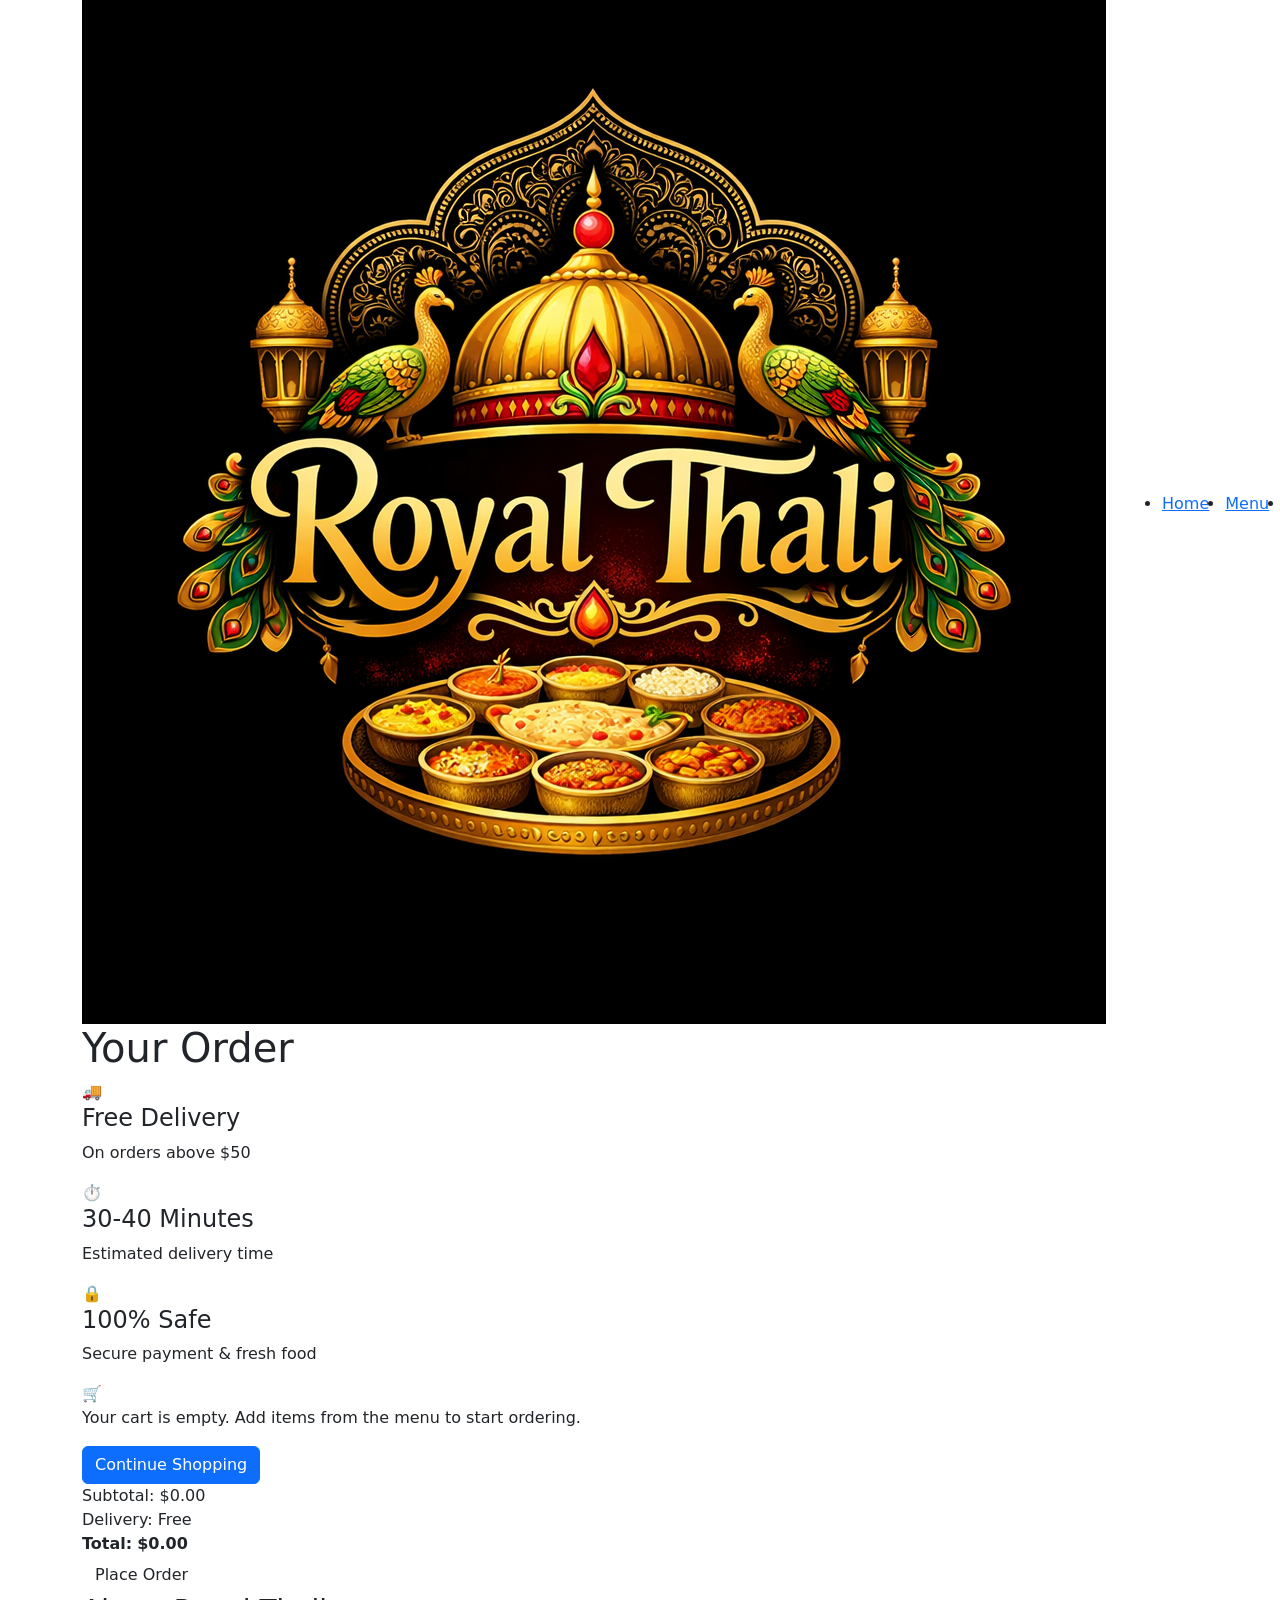
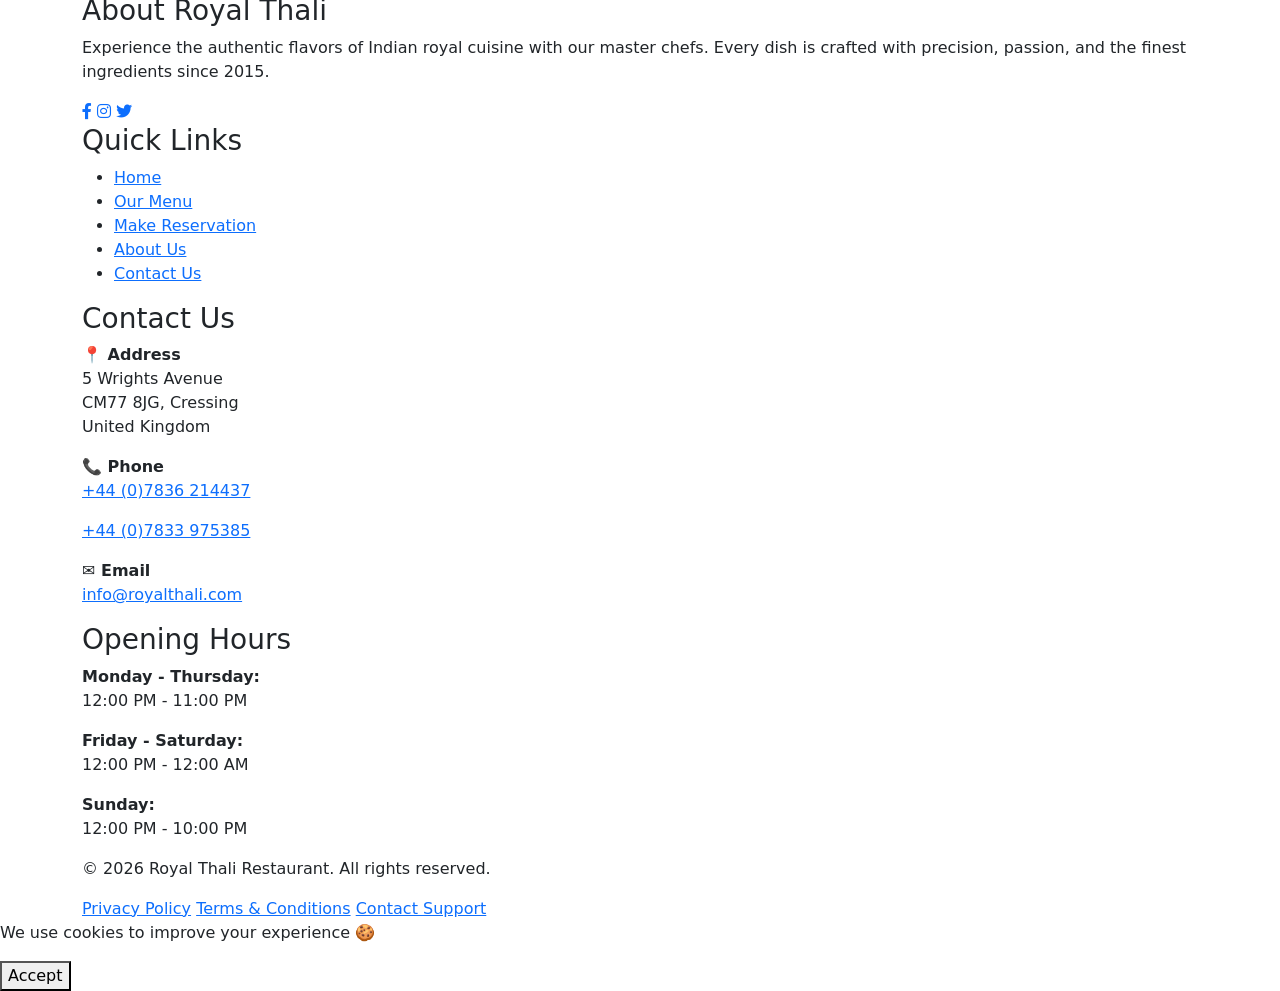
==== cart.html @ e362946c "assignment" ====
<!DOCTYPE html>
<html lang="en">
<head>
    <meta charset="UTF-8">
    <meta name="viewport" content="width=device-width, initial-scale=1.0">
    <title>Cart - Royal Thali</title>
    <link href="https://cdn.jsdelivr.net/npm/bootstrap@5.3.0/dist/css/bootstrap.min.css" rel="stylesheet">
    <link href="https://fonts.googleapis.com/css2?family=Poppins:wght@300;400;600;700&display=swap" rel="stylesheet">
    <link rel="stylesheet" href="https://cdnjs.cloudflare.com/ajax/libs/font-awesome/6.0.0-beta3/css/all.min.css">
    <link rel="stylesheet" href="css/cart.css">
</head>
<body>
<header>
    <div class="container" style="display: flex; align-items: center; justify-content: space-between;">
        <a href="index.html" class="logo" style="margin-right: 24px;">
            <img src="images/royal thali.png" alt="Royal Thali Logo" id="logo-img">
        </a>
        <nav style="flex: 1;">
            <ul style="display: flex; align-items: center; justify-content: flex-end; gap: 16px;">
                <li><a href="index.html">Home</a></li>
                <li><a href="menu.html">Menu</a></li>
                <li><a href="reservation.html">Reservation</a></li>
                <li><a href="about.html">About</a></li>
                <li><a href="contact.html">Contact</a></li>
                <li><a href="cart.html" class="active">Cart</a></li>
            </ul>
        </nav>
    </div>
</header>
<main class="cart-page" id="cart-page">
    <div class="container">
        <h1>Your Order</h1>
        
        <!-- DELIVERY INFO -->
        <div class="delivery-info">
            <div class="info-card">
                <span class="info-icon">🚚</span>
                <h4>Free Delivery</h4>
                <p>On orders above $50</p>
            </div>
            <div class="info-card">
                <span class="info-icon">⏱️</span>
                <h4>30-40 Minutes</h4>
                <p>Estimated delivery time</p>
            </div>
            <div class="info-card">
                <span class="info-icon">🔒</span>
                <h4>100% Safe</h4>
                <p>Secure payment & fresh food</p>
            </div>
        </div>

        <div id="cart-items" class="cart-items"></div>
        <div id="cart-empty" class="empty-cart">
            <div class="empty-icon">🛒</div>
            <p>Your cart is empty. Add items from the menu to start ordering.</p>
            <a href="menu.html" class="btn btn-primary">Continue Shopping</a>
        </div>
        <div id="cart-summary" class="order-summary">
            <div class="summary-details">
                <div class="summary-row">
                    <span>Subtotal:</span>
                    <span id="subtotal">$0.00</span>
                </div>
                <div class="summary-row">
                    <span>Delivery:</span>
                    <span id="delivery-charge">Free</span>
                </div>
                <div class="summary-row total">
                    <strong>Total:</strong>
                    <strong>$<span id="cart-total">0.00</span></strong>
                </div>
            </div>
            <button id="place-order-btn" class="btn place-order-btn">Place Order</button>
        </div>
        <div id="order-success" class="order-success" style="display:none;"></div>
    </div>
</main>

<!-- FOOTER -->
<footer>
    <div class="container">
        <div class="footer-content">
            <!-- About Section -->
            <div class="footer-section">
                <h3>About Royal Thali</h3>
                <p>Experience the authentic flavors of Indian royal cuisine with our master chefs. Every dish is crafted with precision, passion, and the finest ingredients since 2015.</p>
                <div class="social-links">
                    <a href="https://facebook.com" target="_blank" title="Facebook"><i class="fab fa-facebook-f"></i></a>
                    <a href="https://instagram.com" target="_blank" title="Instagram"><i class="fab fa-instagram"></i></a>
                    <a href="https://twitter.com" target="_blank" title="Twitter"><i class="fab fa-twitter"></i></a>
                </div>
            </div>

            <!-- Quick Links -->
            <div class="footer-section">
                <h3>Quick Links</h3>
                <ul>
                    <li><a href="index.html">Home</a></li>
                    <li><a href="menu.html">Our Menu</a></li>
                    <li><a href="reservation.html">Make Reservation</a></li>
                    <li><a href="about.html">About Us</a></li>
                    <li><a href="contact.html">Contact Us</a></li>
                </ul>
            </div>

            <!-- Contact Info -->
            <div class="footer-section">
                <h3>Contact Us</h3>
                <div class="footer-contact-item">
                    <strong>📍 Address</strong>
                    <p>5 Wrights Avenue<br>CM77 8JG, Cressing<br>United Kingdom</p>
                </div>
                <div class="footer-contact-item">
                    <strong>📞 Phone</strong>
                    <p><a href="tel:+447836214437">+44 (0)7836 214437</a></p>
                    <p><a href="tel:+447833975385">+44 (0)7833 975385</a></p>
                </div>
                <div class="footer-contact-item">
                    <strong>✉️ Email</strong>
                    <p><a href="mailto:info@royalthali.com">info@royalthali.com</a></p>
                </div>
            </div>

            <!-- Hours -->
            <div class="footer-section">
                <h3>Opening Hours</h3>
                <p><strong>Monday - Thursday:</strong><br>12:00 PM - 11:00 PM</p>
                <p><strong>Friday - Saturday:</strong><br>12:00 PM - 12:00 AM</p>
                <p><strong>Sunday:</strong><br>12:00 PM - 10:00 PM</p>
            </div>
        </div>

        <div class="footer-divider"></div>

        <div class="footer-bottom">
            <p>&copy; 2026 Royal Thali Restaurant. All rights reserved.</p>
            <div class="footer-bottom-links">
                <a href="#">Privacy Policy</a>
                <a href="#">Terms & Conditions</a>
                <a href="contact.html">Contact Support</a>
            </div>
        </div>
    </div>
</footer>
<script src="https://cdn.jsdelivr.net/npm/bootstrap@5.3.0/dist/js/bootstrap.bundle.min.js"></script>
<script src="js/cart.js"></script>
<div id="cart-toast" class="cart-toast"></div>
<div id="cookie-box" class="cookie-box">
  <p>We use cookies to improve your experience 🍪</p>
  <button onclick="acceptCookies()">Accept</button>
</div>
</body>
</html>
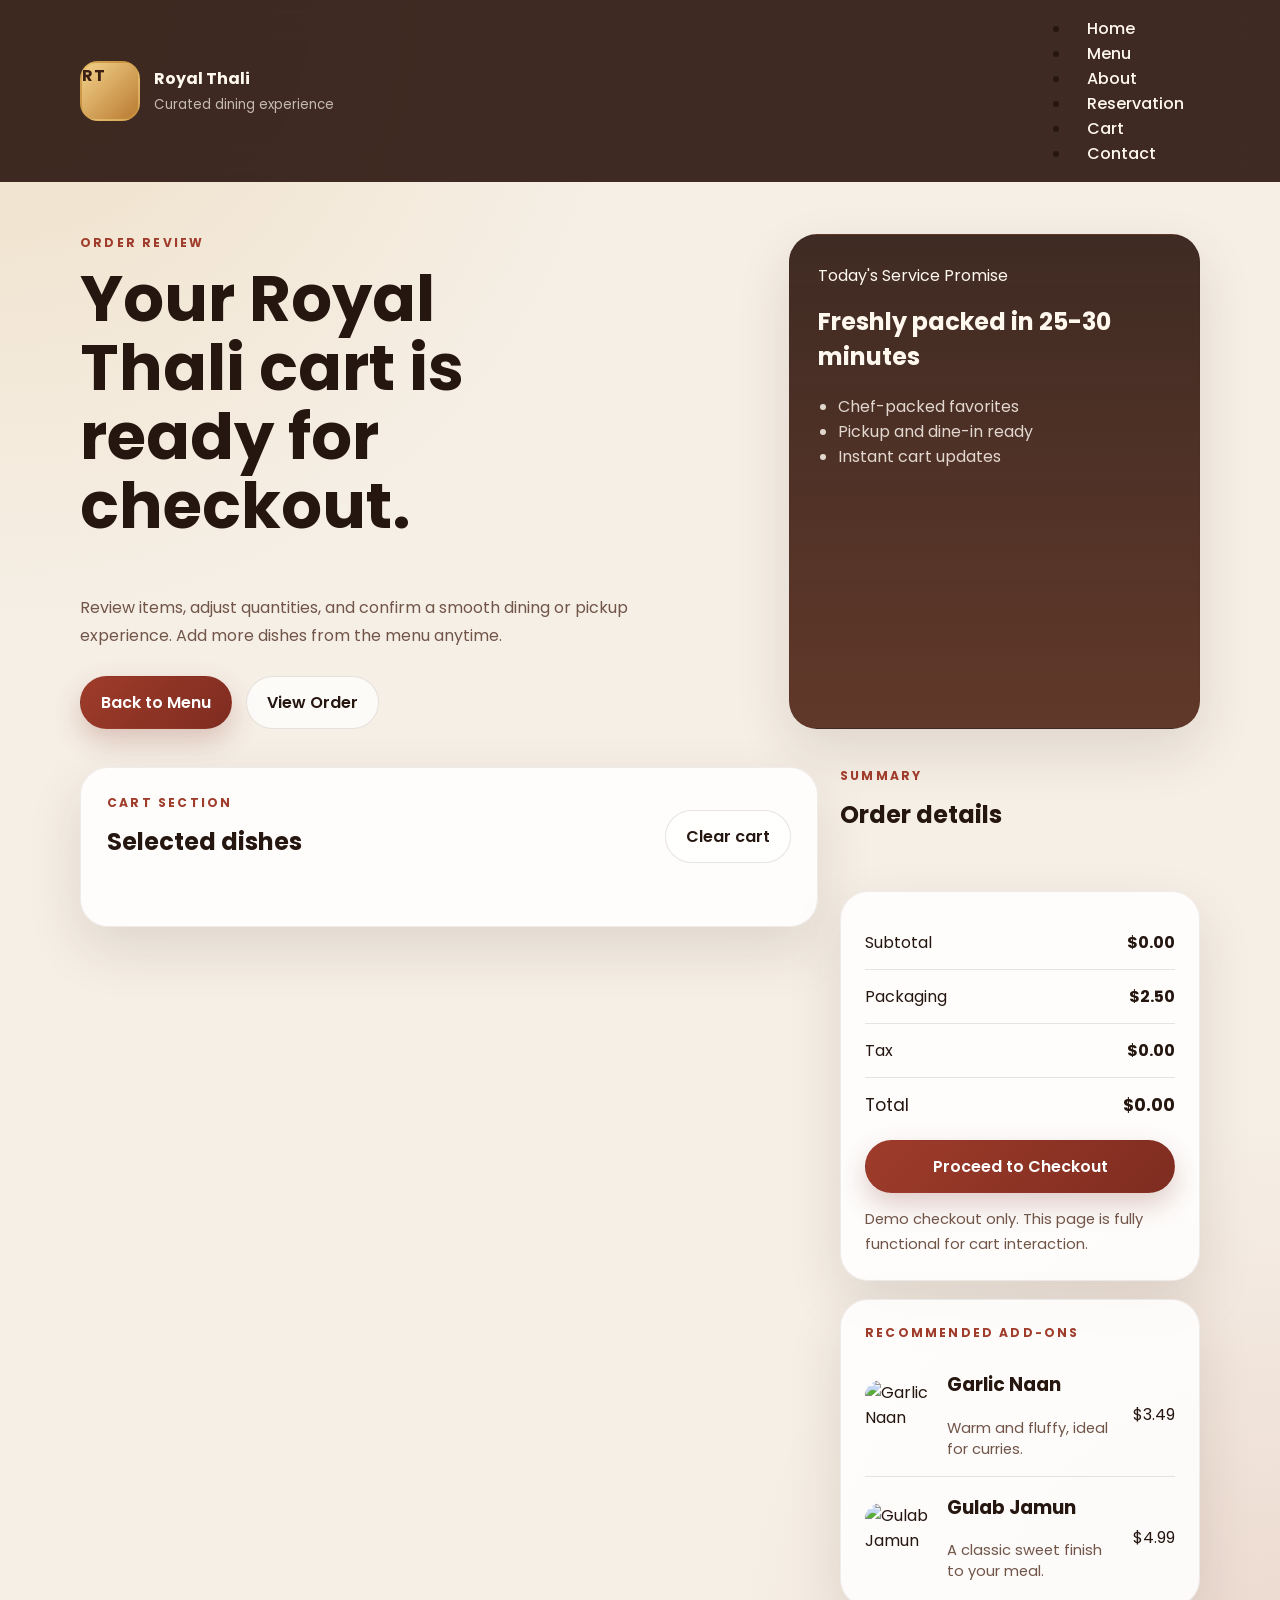
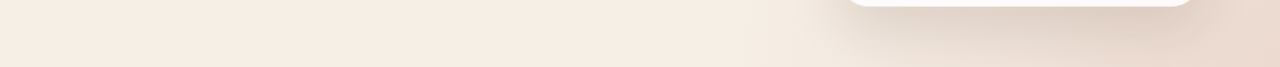
==== commit 39ac6928: "Add files via upload" ====
--- a/cart.html
+++ b/cart.html
@@ -3,152 +3,134 @@
 <head>
     <meta charset="UTF-8">
     <meta name="viewport" content="width=device-width, initial-scale=1.0">
-    <title>Cart - Royal Thali</title>
-    <link href="https://cdn.jsdelivr.net/npm/bootstrap@5.3.0/dist/css/bootstrap.min.css" rel="stylesheet">
-    <link href="https://fonts.googleapis.com/css2?family=Poppins:wght@300;400;600;700&display=swap" rel="stylesheet">
-    <link rel="stylesheet" href="https://cdnjs.cloudflare.com/ajax/libs/font-awesome/6.0.0-beta3/css/all.min.css">
-    <link rel="stylesheet" href="css/cart.css">
+    <title>Royal Thali Cart</title>
+    <link rel="preconnect" href="https://fonts.googleapis.com">
+    <link rel="preconnect" href="https://fonts.gstatic.com" crossorigin>
+    <link href="https://fonts.googleapis.com/css2?family=Poppins:wght@300;400;500;600;700&display=swap" rel="stylesheet">
+    <link rel="stylesheet" href="https://cdnjs.cloudflare.com/ajax/libs/font-awesome/6.5.2/css/all.min.css">
+    <link rel="stylesheet" href="cart.css">
 </head>
 <body>
-<header>
-    <div class="container" style="display: flex; align-items: center; justify-content: space-between;">
-        <a href="index.html" class="logo" style="margin-right: 24px;">
-            <img src="images/royal thali.png" alt="Royal Thali Logo" id="logo-img">
-        </a>
-        <nav style="flex: 1;">
-            <ul style="display: flex; align-items: center; justify-content: flex-end; gap: 16px;">
-                <li><a href="index.html">Home</a></li>
-                <li><a href="menu.html">Menu</a></li>
-                <li><a href="reservation.html">Reservation</a></li>
-                <li><a href="about.html">About</a></li>
-                <li><a href="contact.html">Contact</a></li>
-                <li><a href="cart.html" class="active">Cart</a></li>
-            </ul>
-        </nav>
-    </div>
-</header>
-<main class="cart-page" id="cart-page">
-    <div class="container">
-        <h1>Your Order</h1>
-        
-        <!-- DELIVERY INFO -->
-        <div class="delivery-info">
-            <div class="info-card">
-                <span class="info-icon">🚚</span>
-                <h4>Free Delivery</h4>
-                <p>On orders above $50</p>
+    <header class="topbar">
+        <div class="container topbar-inner">
+            <a href="menu.html" class="brand">
+                <span class="brand-mark" aria-hidden="true">RT</span>
+                <div>
+                    <span>Royal Thali</span>
+                    <small>Curated dining experience</small>
+                </div>
+            </a>
+<nav class="site-nav">
+    <ul>
+        <li><a href="home.html">Home</a></li>
+        <li><a href="menu.html">Menu</a></li>
+        <li><a href="about.html">About</a></li>
+        <li><a href="reservation.html">Reservation</a></li>
+        <li><a href="cart.html">Cart</a></li>
+        <li><a href="contact.html">Contact</a></li>
+    </ul>
+</nav>
+
+
+        </div>
+    </header>
+
+    <main>
+        <section class="hero">
+            <div class="container hero-grid">
+                <div>
+                    <p class="eyebrow">Order Review</p>
+                    <h1>Your Royal Thali cart is ready for checkout.</h1>
+                    <p class="hero-copy">Review items, adjust quantities, and confirm a smooth dining or pickup experience. Add more dishes from the menu anytime.</p>
+                    <div class="hero-actions">
+                        <a href="menu.html" class="btn primary">Back to Menu</a>
+                        <a href="#cart-section" class="btn secondary">View Order</a>
+                    </div>
+                </div>
+                <aside class="hero-card">
+                    <p>Today's Service Promise</p>
+                    <h2>Freshly packed in 25-30 minutes</h2>
+                    <ul>
+                        <li>Chef-packed favorites</li>
+                        <li>Pickup and dine-in ready</li>
+                        <li>Instant cart updates</li>
+                    </ul>
+                </aside>
             </div>
-            <div class="info-card">
-                <span class="info-icon">⏱️</span>
-                <h4>30-40 Minutes</h4>
-                <p>Estimated delivery time</p>
+        </section>
+
+        <section class="cart-shell" id="cart-section">
+            <div class="container cart-layout">
+                <section class="cart-panel">
+                    <div class="section-heading">
+                        <div>
+                            <p class="eyebrow">Cart Section</p>
+                            <h2>Selected dishes</h2>
+                        </div>
+                        <button class="ghost-btn" id="clear-cart" type="button">Clear cart</button>
+                    </div>
+                    <div id="cart-items" class="cart-items"></div>
+                    <div id="empty-state" class="empty-state" hidden>
+                        <i class="fa-solid fa-bag-shopping"></i>
+                        <h3>Your cart is empty</h3>
+                        <p>Add a few signature dishes from the Royal Thali menu to get started.</p>
+                        <a href="menu.html" class="btn primary">Browse Menu</a>
+                    </div>
+                </section>
+
+                <aside class="summary-panel">
+                    <div class="section-heading">
+                        <div>
+                            <p class="eyebrow">Summary</p>
+                            <h2>Order details</h2>
+                        </div>
+                    </div>
+
+                    <div class="summary-card">
+                        <div class="summary-row">
+                            <span>Subtotal</span>
+                            <strong id="subtotal">$0.00</strong>
+                        </div>
+                        <div class="summary-row">
+                            <span>Packaging</span>
+                            <strong id="packaging">$2.50</strong>
+                        </div>
+                        <div class="summary-row">
+                            <span>Tax</span>
+                            <strong id="tax">$0.00</strong>
+                        </div>
+                        <div class="summary-row total">
+                            <span>Total</span>
+                            <strong id="total">$0.00</strong>
+                        </div>
+                        <button class="btn primary full-width" type="button" id="checkout-btn">Proceed to Checkout</button>
+                        <p class="summary-note">Demo checkout only. This page is fully functional for cart interaction.</p>
+                    </div>
+
+                    <div class="promo-card">
+                        <p class="eyebrow">Recommended Add-ons</p>
+                        <div class="promo-item">
+                            <img src="images/garlic-naan.jpg" alt="Garlic Naan">
+                            <div>
+                                <h3>Garlic Naan</h3>
+                                <p>Warm and fluffy, ideal for curries.</p>
+                            </div>
+                            <span>$3.49</span>
+                        </div>
+                        <div class="promo-item">
+                            <img src="images/gulab-jamun.jpg" alt="Gulab Jamun">
+                            <div>
+                                <h3>Gulab Jamun</h3>
+                                <p>A classic sweet finish to your meal.</p>
+                            </div>
+                            <span>$4.99</span>
+                        </div>
+                    </div>
+                </aside>
             </div>
-            <div class="info-card">
-                <span class="info-icon">🔒</span>
-                <h4>100% Safe</h4>
-                <p>Secure payment & fresh food</p>
-            </div>
-        </div>
+        </section>
+    </main>
 
-        <div id="cart-items" class="cart-items"></div>
-        <div id="cart-empty" class="empty-cart">
-            <div class="empty-icon">🛒</div>
-            <p>Your cart is empty. Add items from the menu to start ordering.</p>
-            <a href="menu.html" class="btn btn-primary">Continue Shopping</a>
-        </div>
-        <div id="cart-summary" class="order-summary">
-            <div class="summary-details">
-                <div class="summary-row">
-                    <span>Subtotal:</span>
-                    <span id="subtotal">$0.00</span>
-                </div>
-                <div class="summary-row">
-                    <span>Delivery:</span>
-                    <span id="delivery-charge">Free</span>
-                </div>
-                <div class="summary-row total">
-                    <strong>Total:</strong>
-                    <strong>$<span id="cart-total">0.00</span></strong>
-                </div>
-            </div>
-            <button id="place-order-btn" class="btn place-order-btn">Place Order</button>
-        </div>
-        <div id="order-success" class="order-success" style="display:none;"></div>
-    </div>
-</main>
-
-<!-- FOOTER -->
-<footer>
-    <div class="container">
-        <div class="footer-content">
-            <!-- About Section -->
-            <div class="footer-section">
-                <h3>About Royal Thali</h3>
-                <p>Experience the authentic flavors of Indian royal cuisine with our master chefs. Every dish is crafted with precision, passion, and the finest ingredients since 2015.</p>
-                <div class="social-links">
-                    <a href="https://facebook.com" target="_blank" title="Facebook"><i class="fab fa-facebook-f"></i></a>
-                    <a href="https://instagram.com" target="_blank" title="Instagram"><i class="fab fa-instagram"></i></a>
-                    <a href="https://twitter.com" target="_blank" title="Twitter"><i class="fab fa-twitter"></i></a>
-                </div>
-            </div>
-
-            <!-- Quick Links -->
-            <div class="footer-section">
-                <h3>Quick Links</h3>
-                <ul>
-                    <li><a href="index.html">Home</a></li>
-                    <li><a href="menu.html">Our Menu</a></li>
-                    <li><a href="reservation.html">Make Reservation</a></li>
-                    <li><a href="about.html">About Us</a></li>
-                    <li><a href="contact.html">Contact Us</a></li>
-                </ul>
-            </div>
-
-            <!-- Contact Info -->
-            <div class="footer-section">
-                <h3>Contact Us</h3>
-                <div class="footer-contact-item">
-                    <strong>📍 Address</strong>
-                    <p>5 Wrights Avenue<br>CM77 8JG, Cressing<br>United Kingdom</p>
-                </div>
-                <div class="footer-contact-item">
-                    <strong>📞 Phone</strong>
-                    <p><a href="tel:+447836214437">+44 (0)7836 214437</a></p>
-                    <p><a href="tel:+447833975385">+44 (0)7833 975385</a></p>
-                </div>
-                <div class="footer-contact-item">
-                    <strong>✉️ Email</strong>
-                    <p><a href="mailto:info@royalthali.com">info@royalthali.com</a></p>
-                </div>
-            </div>
-
-            <!-- Hours -->
-            <div class="footer-section">
-                <h3>Opening Hours</h3>
-                <p><strong>Monday - Thursday:</strong><br>12:00 PM - 11:00 PM</p>
-                <p><strong>Friday - Saturday:</strong><br>12:00 PM - 12:00 AM</p>
-                <p><strong>Sunday:</strong><br>12:00 PM - 10:00 PM</p>
-            </div>
-        </div>
-
-        <div class="footer-divider"></div>
-
-        <div class="footer-bottom">
-            <p>&copy; 2026 Royal Thali Restaurant. All rights reserved.</p>
-            <div class="footer-bottom-links">
-                <a href="#">Privacy Policy</a>
-                <a href="#">Terms & Conditions</a>
-                <a href="contact.html">Contact Support</a>
-            </div>
-        </div>
-    </div>
-</footer>
-<script src="https://cdn.jsdelivr.net/npm/bootstrap@5.3.0/dist/js/bootstrap.bundle.min.js"></script>
-<script src="js/cart.js"></script>
-<div id="cart-toast" class="cart-toast"></div>
-<div id="cookie-box" class="cookie-box">
-  <p>We use cookies to improve your experience 🍪</p>
-  <button onclick="acceptCookies()">Accept</button>
-</div>
+    <script src="cart.js"></script>
 </body>
-</html>+</html>
--- a/cart.css
+++ b/cart.css
@@ -0,0 +1,470 @@
+* {
+    box-sizing: border-box;
+}
+
+:root {
+    --bg: #f6efe6;
+    --surface: rgba(255, 255, 255, 0.86);
+    --surface-dark: #2f1a13;
+    --text: #261610;
+    --muted: #715549;
+    --accent: #9f3c2b;
+    --accent-dark: #7e2c20;
+    --gold: #d3a54a;
+    --line: rgba(63, 34, 23, 0.12);
+    --shadow: 0 22px 55px rgba(61, 30, 16, 0.12);
+}
+
+body {
+    margin: 0;
+    font-family: "Poppins", sans-serif;
+    color: var(--text);
+    background:
+        radial-gradient(circle at top left, rgba(211, 165, 74, 0.2), transparent 30%),
+        radial-gradient(circle at bottom right, rgba(159, 60, 43, 0.12), transparent 26%),
+        var(--bg);
+}
+
+img {
+    display: block;
+    max-width: 100%;
+}
+
+.container {
+    width: min(1120px, calc(100% - 32px));
+    margin: 0 auto;
+}
+
+.topbar {
+    position: sticky;
+    top: 0;
+    z-index: 20;
+    background: rgba(47, 26, 19, 0.92);
+    backdrop-filter: blur(16px);
+}
+
+.topbar-inner {
+    min-height: 82px;
+    display: flex;
+    align-items: center;
+    justify-content: space-between;
+    gap: 20px;
+}
+
+.brand {
+    display: flex;
+    align-items: center;
+    gap: 14px;
+    text-decoration: none;
+    color: #fff8ef;
+}
+
+.brand-mark {
+    width: 60px;
+    height: 60px;
+    display: inline-flex;
+    align-items: center;
+    justify-content: center;
+    border-radius: 18px;
+    background: linear-gradient(135deg, #f3d28b, #b97a31);
+    color: #3a1f14;
+    font-weight: 700;
+    letter-spacing: 0.08em;
+    border: 2px solid rgba(211, 165, 74, 0.45);
+}
+
+.brand span {
+    display: block;
+    font-weight: 700;
+}
+
+.brand small {
+    color: rgba(255, 248, 239, 0.7);
+}
+
+nav {
+    display: flex;
+    flex-wrap: wrap;
+    gap: 10px;
+}
+
+nav a {
+    color: #fff8ef;
+    text-decoration: none;
+    padding: 10px 16px;
+    border-radius: 999px;
+    font-weight: 500;
+}
+
+nav a.active,
+nav a:hover {
+    background: rgba(255, 255, 255, 0.12);
+}
+
+.hero {
+    padding: 52px 0 26px;
+}
+
+.hero-grid {
+    display: grid;
+    grid-template-columns: minmax(0, 1.25fr) minmax(300px, 0.75fr);
+    gap: 24px;
+}
+
+.eyebrow {
+    margin: 0 0 12px;
+    color: var(--accent);
+    text-transform: uppercase;
+    letter-spacing: 0.18em;
+    font-size: 0.76rem;
+    font-weight: 700;
+}
+
+h1,
+h2,
+h3,
+p {
+    margin-top: 0;
+}
+
+h1 {
+    font-size: clamp(2.2rem, 5vw, 4rem);
+    line-height: 1.08;
+    max-width: 12ch;
+}
+
+.hero-copy {
+    max-width: 58ch;
+    color: var(--muted);
+    line-height: 1.75;
+}
+
+.hero-actions {
+    display: flex;
+    flex-wrap: wrap;
+    gap: 14px;
+    margin-top: 26px;
+}
+
+.btn,
+.ghost-btn {
+    border: 1px solid transparent;
+    border-radius: 999px;
+    padding: 13px 20px;
+    font: inherit;
+    font-weight: 600;
+    cursor: pointer;
+    text-decoration: none;
+    display: inline-flex;
+    align-items: center;
+    justify-content: center;
+    transition: transform 0.2s ease, box-shadow 0.2s ease, background-color 0.2s ease;
+}
+
+.btn:hover,
+.ghost-btn:hover {
+    transform: translateY(-2px);
+}
+
+.primary {
+    background: linear-gradient(135deg, var(--accent), var(--accent-dark));
+    color: #fff;
+    box-shadow: 0 12px 28px rgba(126, 44, 32, 0.24);
+}
+
+.secondary,
+.ghost-btn {
+    background: rgba(255, 255, 255, 0.72);
+    color: var(--text);
+    border-color: var(--line);
+}
+
+.hero-card,
+.cart-panel,
+.summary-card,
+.promo-card {
+    border-radius: 28px;
+    background: var(--surface);
+    box-shadow: var(--shadow);
+    border: 1px solid rgba(63, 34, 23, 0.08);
+}
+
+.hero-card {
+    padding: 28px;
+    background:
+        linear-gradient(180deg, rgba(47, 26, 19, 0.92), rgba(87, 45, 29, 0.94)),
+        url("images/chicken-biryani.jpg") center/cover;
+    color: #fff8ef;
+}
+
+.hero-card ul {
+    padding-left: 20px;
+    margin: 18px 0 0;
+    color: rgba(255, 248, 239, 0.84);
+}
+
+.cart-shell {
+    padding: 12px 0 60px;
+}
+
+.cart-layout {
+    display: grid;
+    grid-template-columns: minmax(0, 1fr) 360px;
+    gap: 22px;
+    align-items: start;
+}
+
+.cart-panel {
+    padding: 26px;
+}
+
+.section-heading {
+    display: flex;
+    justify-content: space-between;
+    align-items: center;
+    gap: 12px;
+    margin-bottom: 22px;
+}
+
+.cart-items {
+    display: grid;
+    gap: 16px;
+}
+
+.cart-item {
+    display: grid;
+    grid-template-columns: 108px minmax(0, 1fr) auto;
+    gap: 16px;
+    align-items: center;
+    padding: 16px;
+    border-radius: 22px;
+    background: rgba(255, 255, 255, 0.78);
+    border: 1px solid var(--line);
+}
+
+.cart-item img {
+    width: 108px;
+    height: 96px;
+    object-fit: cover;
+    border-radius: 18px;
+}
+
+.cart-item h3 {
+    margin-bottom: 6px;
+}
+
+.cart-item p {
+    margin-bottom: 8px;
+    color: var(--muted);
+    line-height: 1.65;
+}
+
+.item-meta {
+    display: flex;
+    flex-wrap: wrap;
+    gap: 10px;
+    align-items: center;
+}
+
+.price-tag,
+.spice-tag {
+    display: inline-flex;
+    padding: 7px 10px;
+    border-radius: 999px;
+    font-size: 0.9rem;
+}
+
+.price-tag {
+    background: rgba(211, 165, 74, 0.22);
+    color: var(--accent-dark);
+    font-weight: 700;
+}
+
+.spice-tag {
+    background: rgba(159, 60, 43, 0.1);
+    color: var(--accent);
+}
+
+.item-actions {
+    display: grid;
+    justify-items: end;
+    gap: 14px;
+}
+
+.quantity-control {
+    display: inline-flex;
+    align-items: center;
+    gap: 10px;
+    background: #fff;
+    border: 1px solid var(--line);
+    border-radius: 999px;
+    padding: 8px;
+}
+
+.quantity-control button {
+    width: 30px;
+    height: 30px;
+    border: 0;
+    border-radius: 50%;
+    background: rgba(159, 60, 43, 0.1);
+    color: var(--accent);
+    cursor: pointer;
+    font-size: 1rem;
+}
+
+.remove-btn {
+    border: 0;
+    background: transparent;
+    color: var(--accent);
+    cursor: pointer;
+    font-weight: 600;
+}
+
+.summary-panel {
+    display: grid;
+    gap: 18px;
+}
+
+.summary-card,
+.promo-card {
+    padding: 24px;
+}
+
+.summary-row {
+    display: flex;
+    align-items: center;
+    justify-content: space-between;
+    padding: 14px 0;
+    border-bottom: 1px solid var(--line);
+}
+
+.summary-row.total {
+    border-bottom: 0;
+    padding-bottom: 4px;
+    font-size: 1.08rem;
+}
+
+.full-width {
+    width: 100%;
+    margin-top: 18px;
+}
+
+.summary-note {
+    margin: 14px 0 0;
+    color: var(--muted);
+    font-size: 0.92rem;
+    line-height: 1.65;
+}
+
+.summary-card.is-hidden,
+.promo-card.is-hidden,
+.cart-items.is-hidden,
+.section-heading.is-hidden {
+    display: none;
+}
+
+.promo-item {
+    display: grid;
+    grid-template-columns: 70px minmax(0, 1fr) auto;
+    gap: 12px;
+    align-items: center;
+    padding-top: 16px;
+}
+
+.promo-item + .promo-item {
+    border-top: 1px solid var(--line);
+    margin-top: 16px;
+}
+
+.promo-item img {
+    width: 70px;
+    height: 70px;
+    object-fit: cover;
+    border-radius: 16px;
+}
+
+.promo-item p {
+    color: var(--muted);
+    margin-bottom: 0;
+    font-size: 0.92rem;
+}
+
+.empty-state {
+    text-align: center;
+    padding: 40px 20px 18px;
+}
+
+.empty-state i {
+    font-size: 2rem;
+    color: var(--accent);
+    margin-bottom: 12px;
+}
+
+.order-success {
+    text-align: center;
+    padding: 44px 24px;
+    border-radius: 28px;
+    background: rgba(255, 255, 255, 0.82);
+    border: 1px solid var(--line);
+    box-shadow: var(--shadow);
+}
+
+.success-icon {
+    width: 74px;
+    height: 74px;
+    margin: 0 auto 18px;
+    border-radius: 50%;
+    display: grid;
+    place-items: center;
+    background: rgba(30, 107, 70, 0.12);
+    color: #1e6b46;
+    font-size: 2rem;
+}
+
+.order-success h3 {
+    margin-bottom: 12px;
+    font-size: 1.7rem;
+}
+
+.order-success p:not(.eyebrow) {
+    max-width: 42ch;
+    margin: 0 auto;
+    color: var(--muted);
+    line-height: 1.7;
+}
+
+.success-actions {
+    display: flex;
+    justify-content: center;
+    flex-wrap: wrap;
+    gap: 14px;
+    margin-top: 24px;
+}
+
+@media (max-width: 920px) {
+    .hero-grid,
+    .cart-layout {
+        grid-template-columns: 1fr;
+    }
+}
+
+@media (max-width: 620px) {
+    .topbar-inner,
+    .section-heading {
+        flex-direction: column;
+        align-items: flex-start;
+    }
+
+    .cart-item {
+        grid-template-columns: 1fr;
+    }
+
+    .cart-item img {
+        width: 100%;
+        height: 200px;
+    }
+
+    .item-actions {
+        justify-items: start;
+    }
+}
